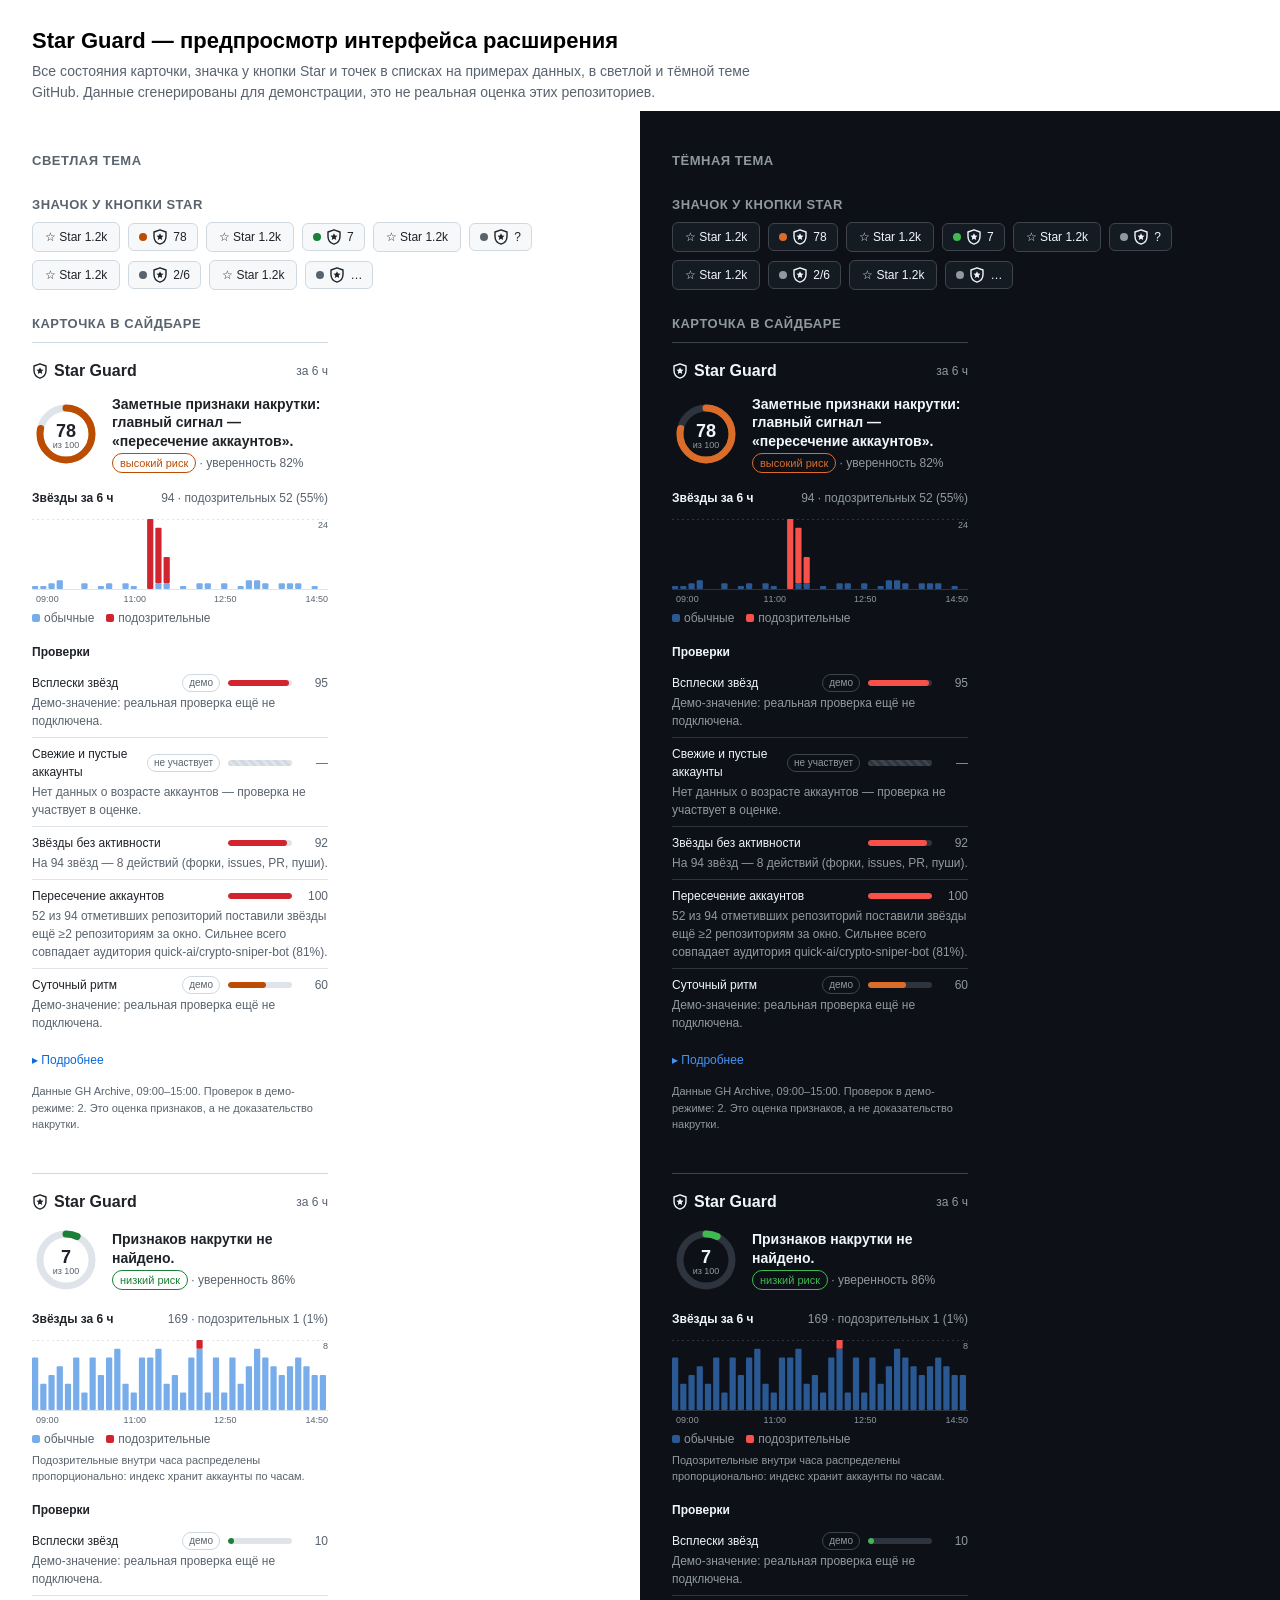
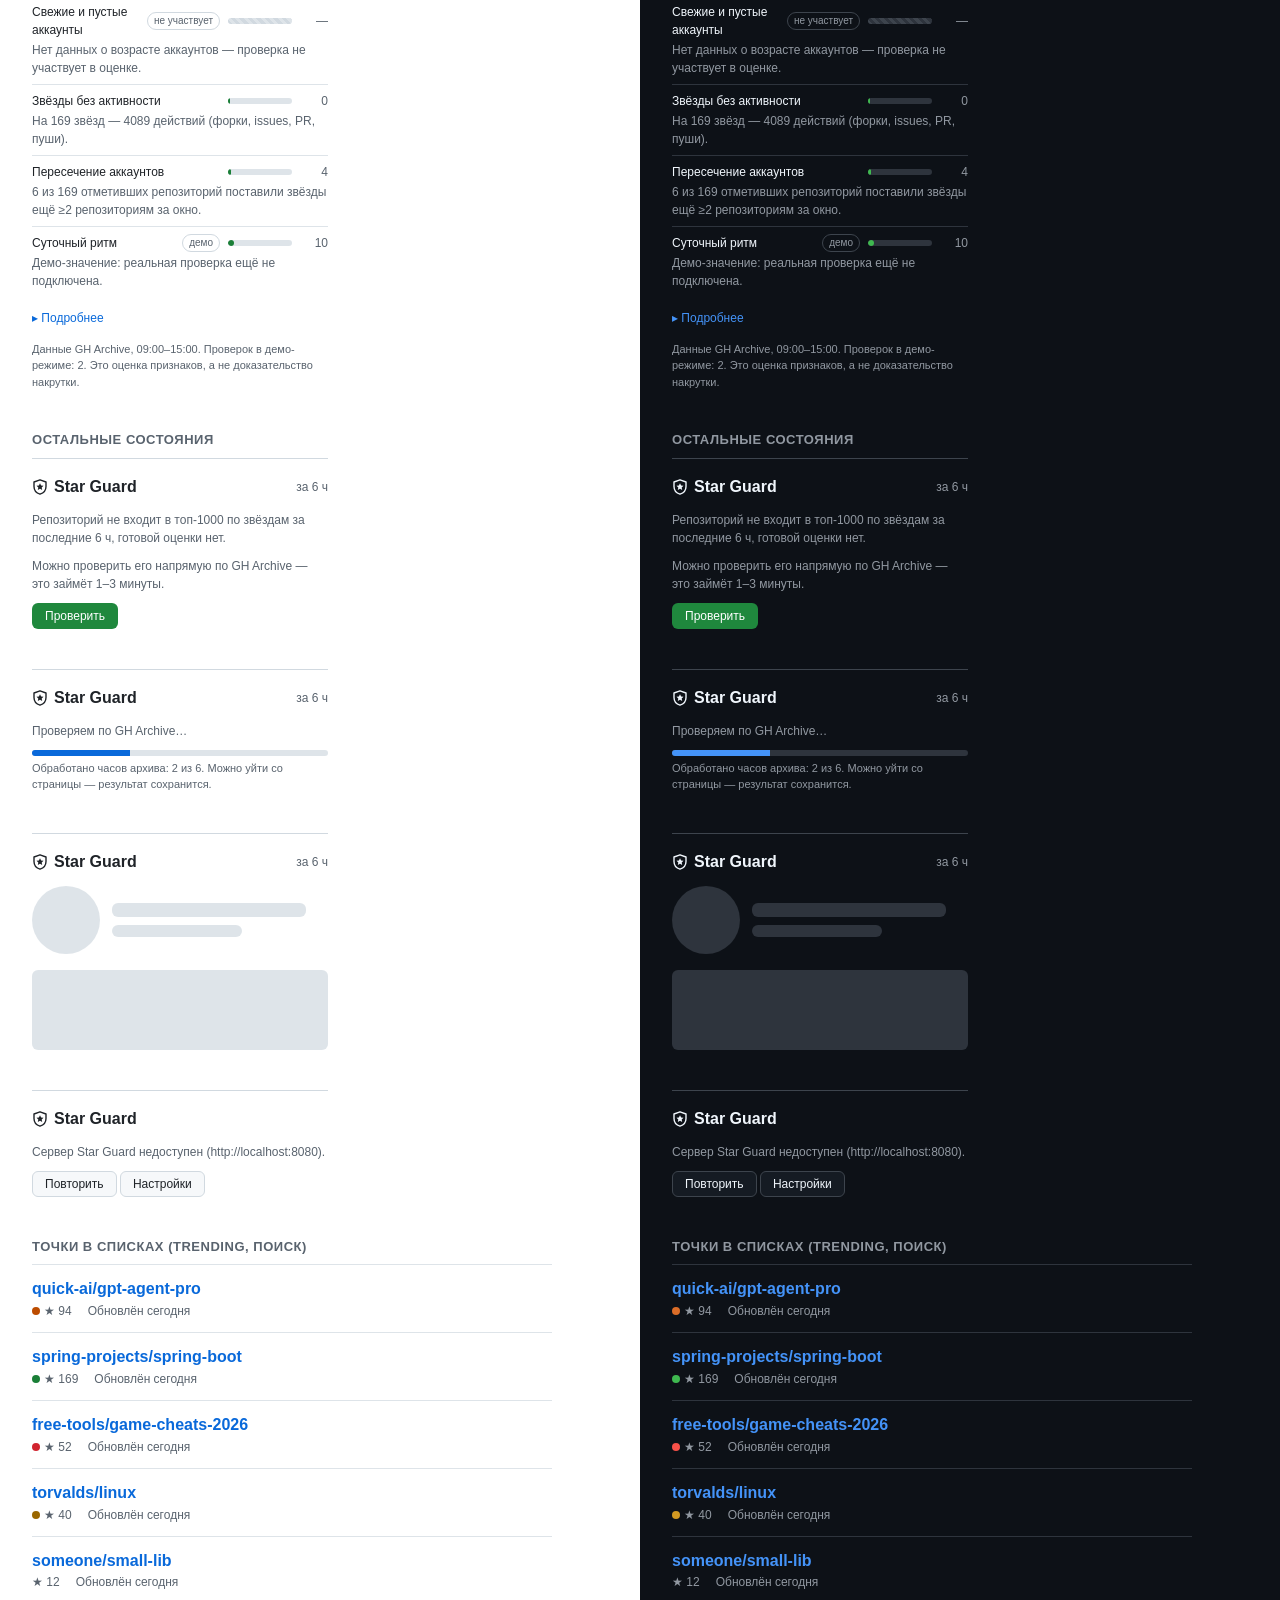
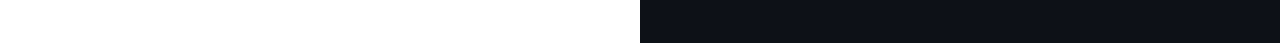
==== extension/preview/index.html @ f2af9fd7 "feat(extension): расширение Chrome, GitHub Action для зависимостей, документация - extension/: Manif" ====
<!doctype html>
<html lang="ru">
<head>
  <meta charset="utf-8">
  <meta name="viewport" content="width=device-width, initial-scale=1">
  <title>Star Guard — предпросмотр интерфейса</title>
  <style>
    body { margin: 0; font: 14px/1.5 -apple-system, BlinkMacSystemFont, "Segoe UI", "Noto Sans", sans-serif; }
    header.page { padding: 24px 32px 8px; }
    header.page h1 { margin: 0; font-size: 22px; }
    header.page p { margin: 4px 0 0; color: #59636e; max-width: 760px; }
    .cols { display: grid; grid-template-columns: repeat(2, minmax(0, 1fr)); }
    .col { padding: 16px 32px 40px; color: var(--fgColor-default); background: var(--bgColor-default); }
    .col h2 { font-size: 13px; font-weight: 600; text-transform: uppercase; letter-spacing: .04em; color: var(--fgColor-muted); margin: 24px 0 8px; }
    .grid { display: flex; flex-wrap: wrap; gap: 24px; align-items: flex-start; }
    .slot { width: 296px; }
    .slot.box { border-top: 1px solid var(--borderColor-default); }
    .repo-head { display: flex; align-items: center; gap: 8px; flex-wrap: wrap; }
    .gh-btn { display: inline-flex; align-items: center; gap: 6px; height: 28px; padding: 0 12px; border-radius: 6px;
              border: 1px solid var(--borderColor-default); background: var(--bgColor-muted); font-size: 12px; font-weight: 500; }
    .list-row { padding: 12px 0; border-top: 1px solid var(--borderColor-muted); font-size: 12px; color: var(--fgColor-muted); }
    .list-row a { color: var(--fgColor-accent); font-size: 16px; font-weight: 600; text-decoration: none; }
    .list-row .stars { color: var(--fgColor-muted); margin-right: 16px; }
    @media (max-width: 760px) { .cols { grid-template-columns: 1fr; } }
  </style>
</head>
<body>
  <header class="page">
    <h1>Star Guard — предпросмотр интерфейса расширения</h1>
    <p>Все состояния карточки, значка у кнопки Star и точек в списках на примерах данных, в светлой и тёмной теме GitHub.
       Данные сгенерированы для демонстрации, это не реальная оценка этих репозиториев.</p>
  </header>
  <div class="cols">
    <section class="col" data-theme="light"></section>
    <section class="col" data-theme="dark"></section>
  </div>
  <script src="../src/ui.js"></script>
  <script src="../src/theme.js"></script>
  <script src="samples.js"></script>
  <script src="preview.js"></script>
</body>
</html>
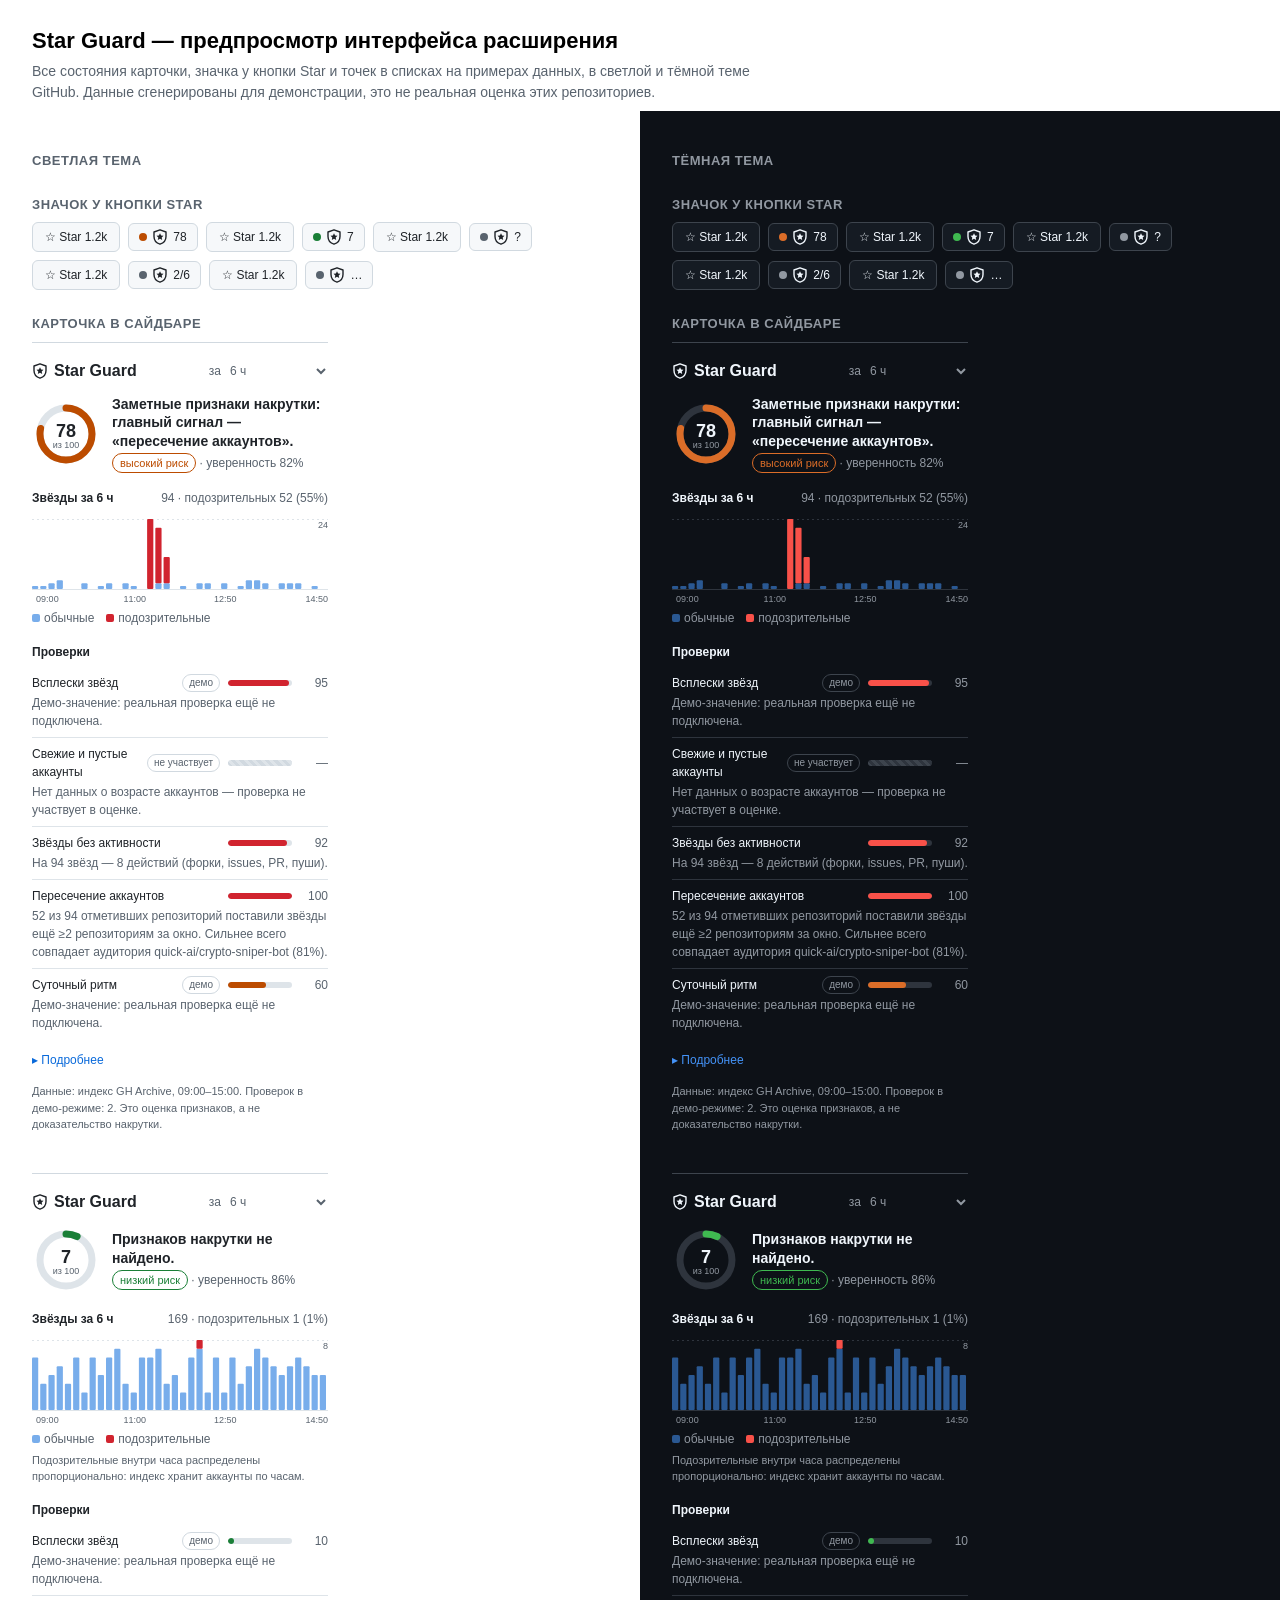
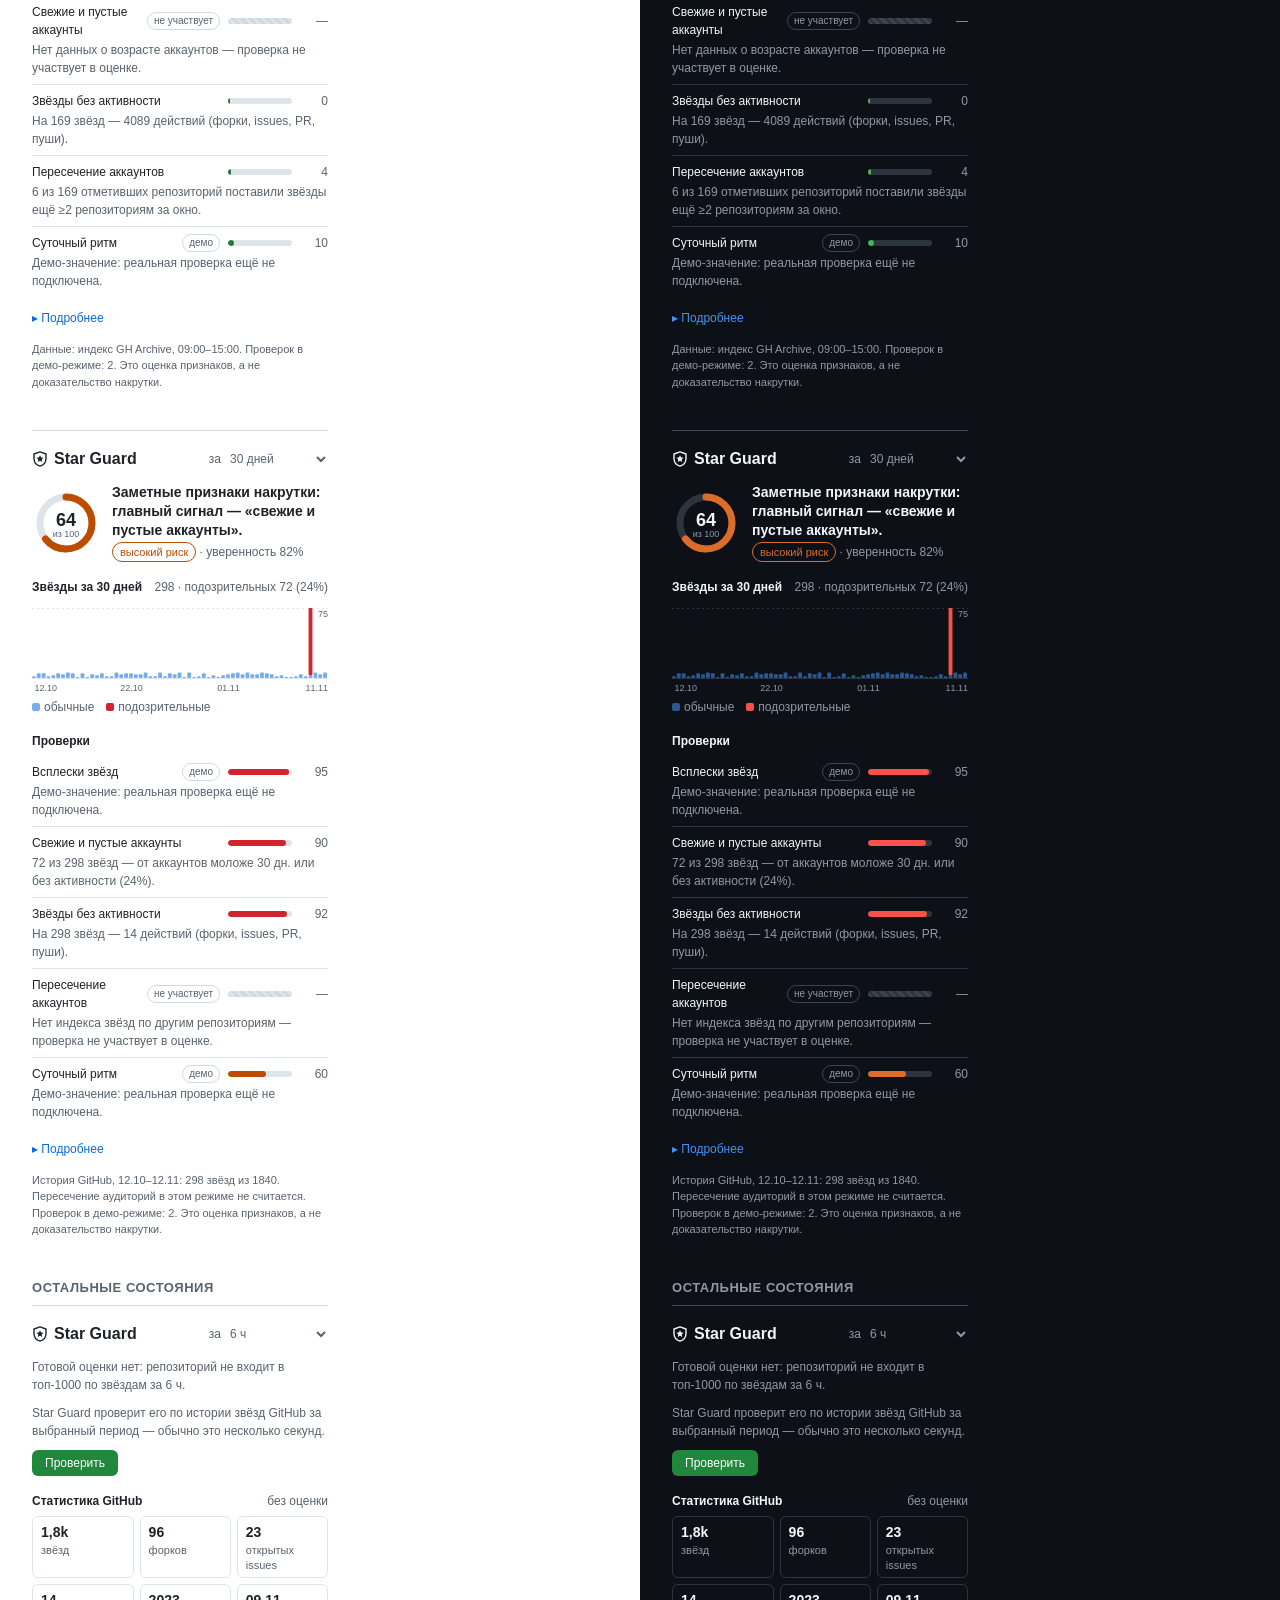
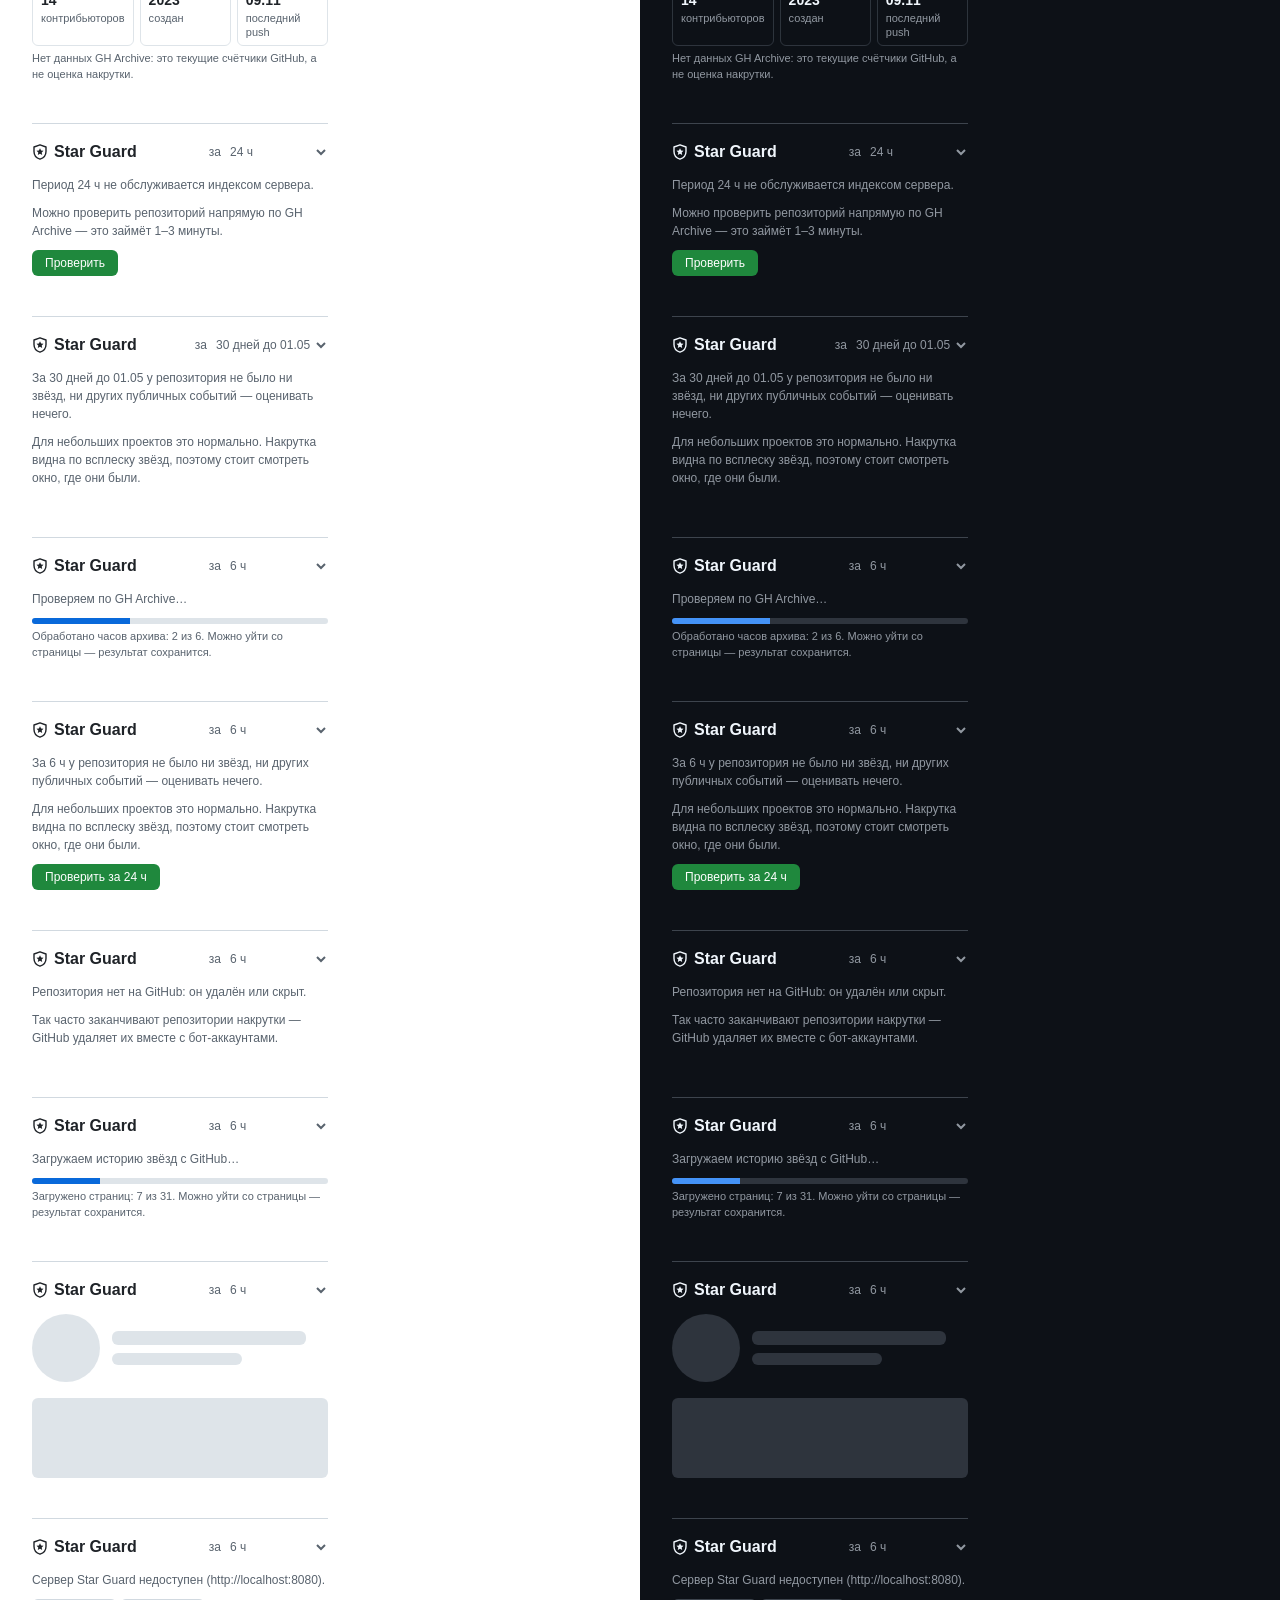
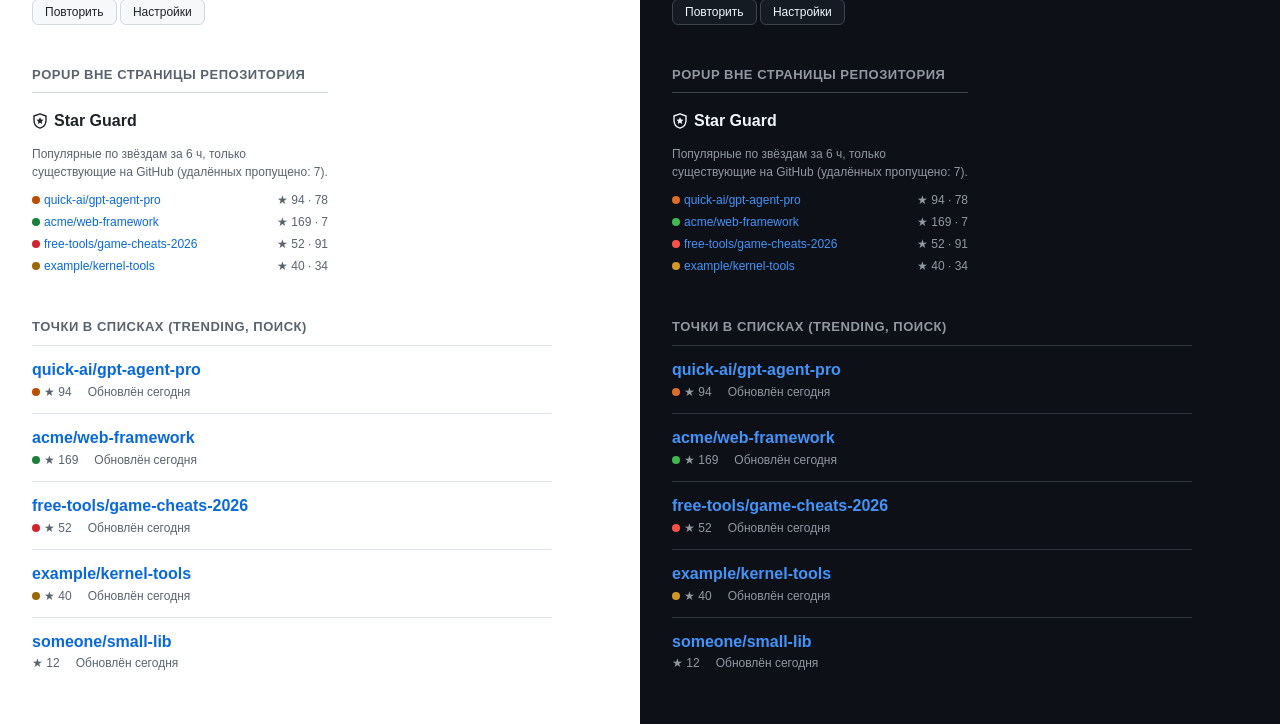
==== commit 85ee52d6: "feat: периоды анализа — дни, дата окончания и вся история - API: days 1–3650, to, all; hours сверх о" ====
--- a/extension/preview/index.html
+++ b/extension/preview/index.html
@@ -34,6 +34,7 @@
     <section class="col" data-theme="light"></section>
     <section class="col" data-theme="dark"></section>
   </div>
+  <script src="../src/period.js"></script>
   <script src="../src/ui.js"></script>
   <script src="../src/theme.js"></script>
   <script src="samples.js"></script>
